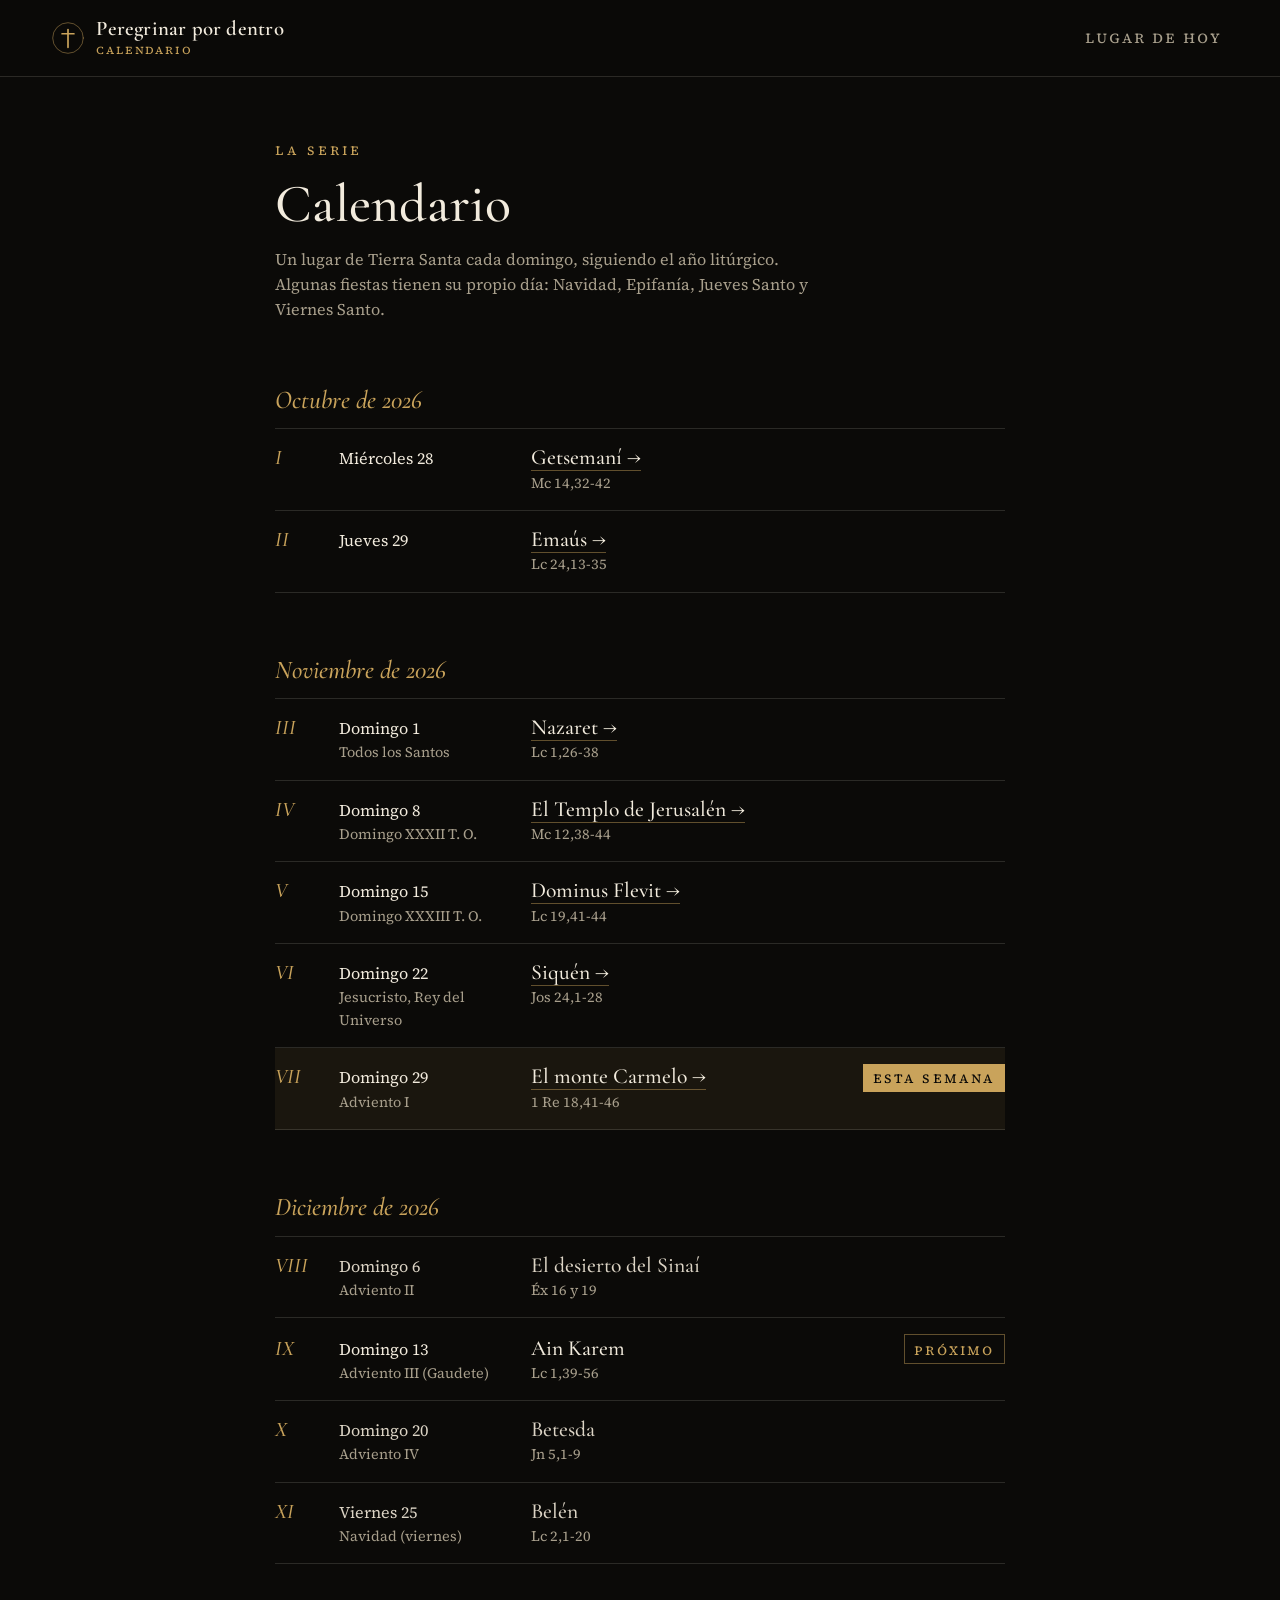
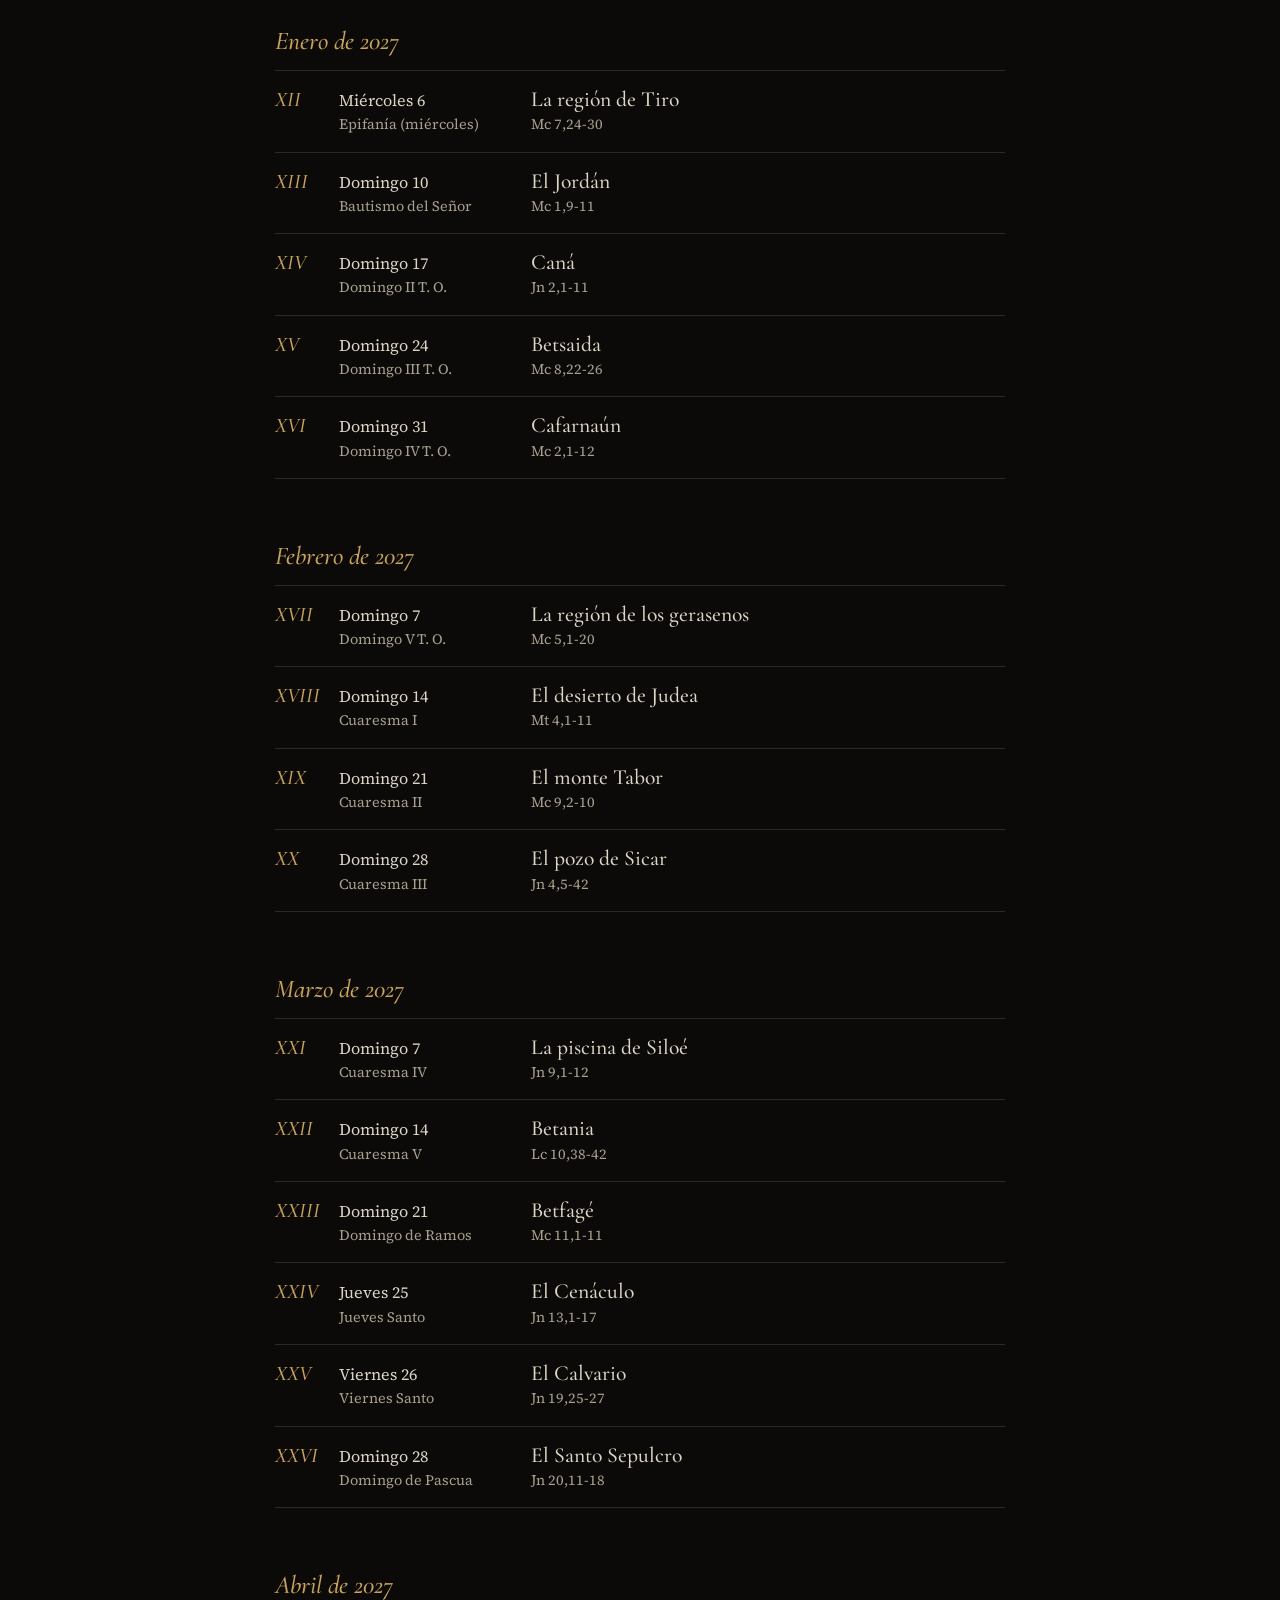
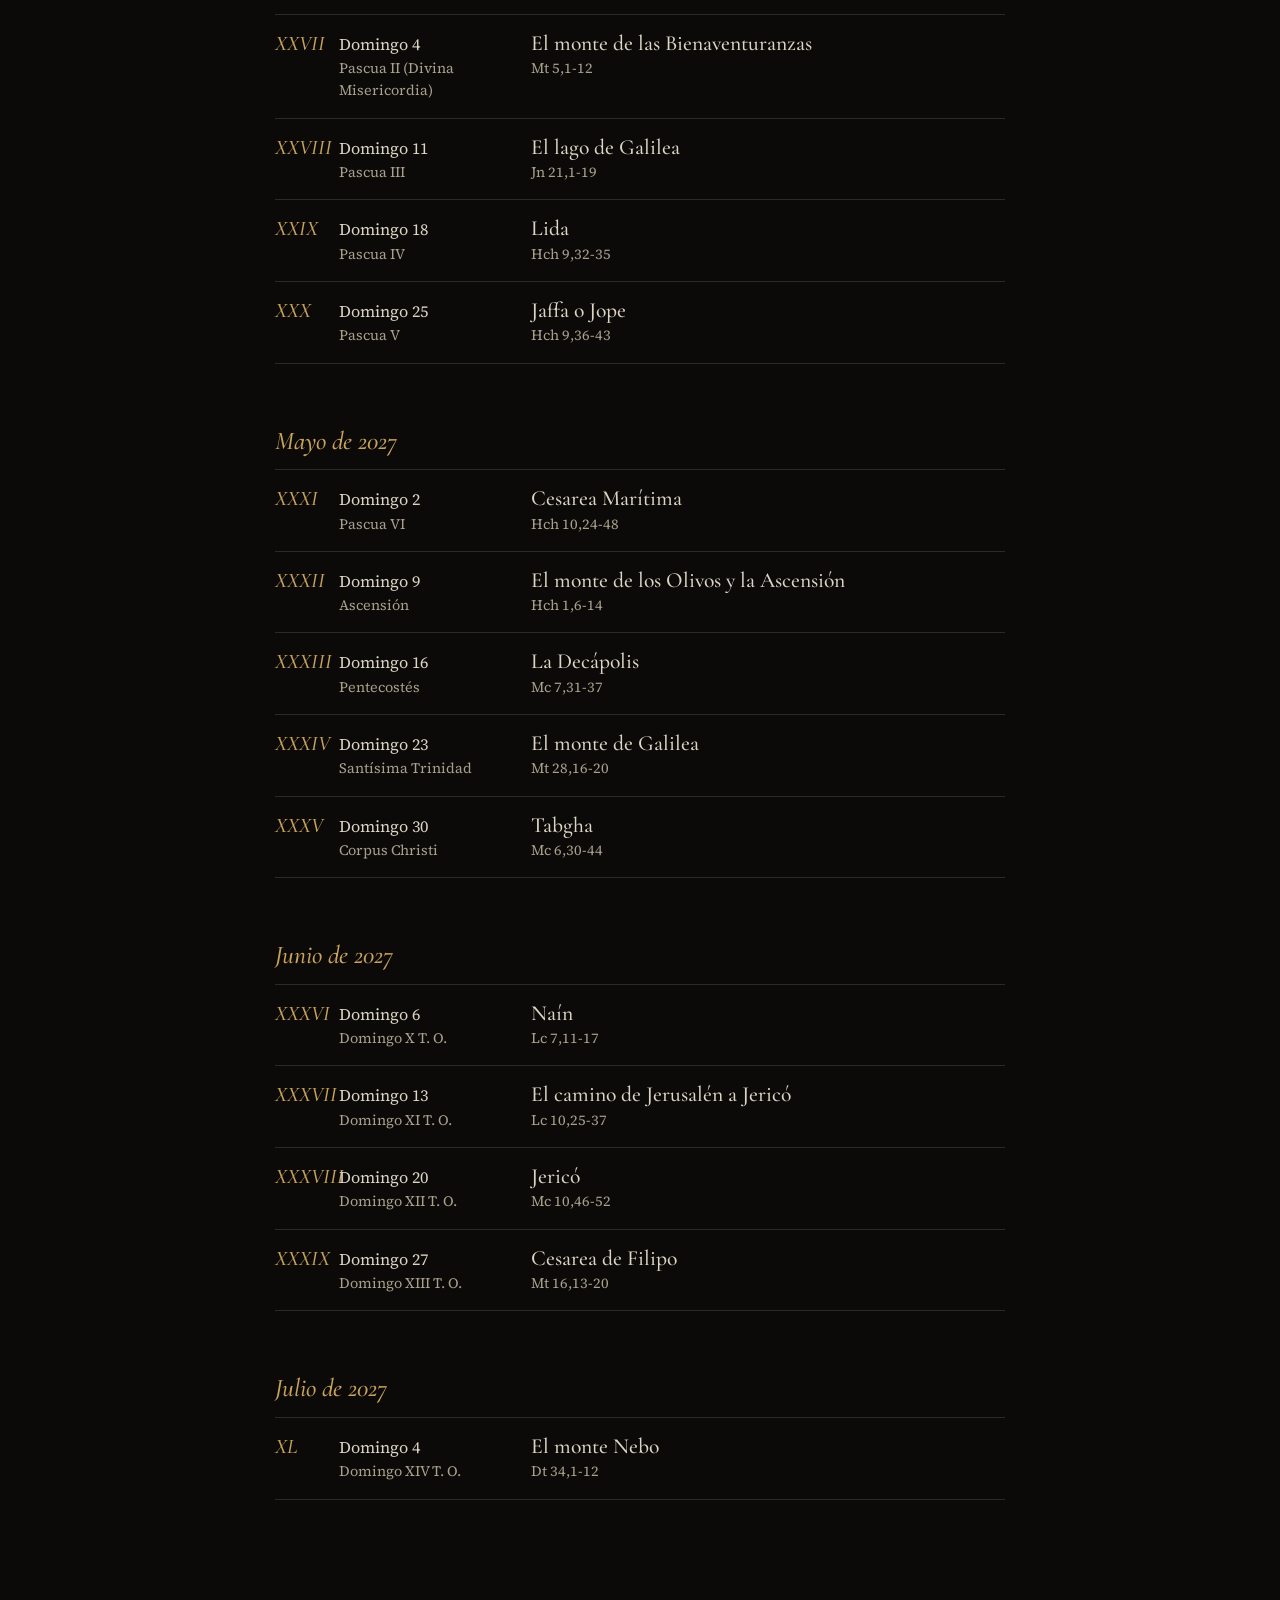
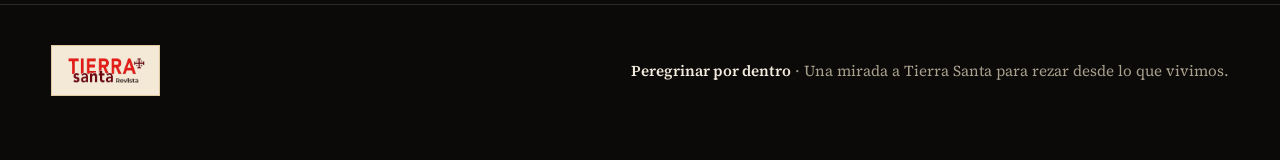
==== calendario.html @ 3c825e42 "Add files via upload" ====
<!doctype html>
<html lang="es" data-variant="pastoral">
<head>
<meta charset="utf-8">
<meta name="viewport" content="width=device-width, initial-scale=1, viewport-fit=cover">
<title>Calendario · Peregrinar por dentro</title>
<meta name="description" content="Los lugares de la serie Peregrinar por dentro y el día en que sale cada uno, siguiendo el año litúrgico.">
<meta name="theme-color" content="#0B0A08">
<meta property="og:type" content="website">
<meta property="og:locale" content="es_ES">
<meta property="og:site_name" content="Peregrinar por dentro">
<meta property="og:title" content="Calendario · Peregrinar por dentro">
<meta property="og:description" content="Un lugar de Tierra Santa cada domingo, siguiendo el año litúrgico.">
<meta property="og:image" content="https://fjpereirag.github.io/peregrinar-por-dentro/og.jpg">
<link rel="icon" href="favicon.svg" type="image/svg+xml">
<link rel="preconnect" href="https://fonts.googleapis.com">
<link rel="preconnect" href="https://fonts.gstatic.com" crossorigin>
<link href="https://fonts.googleapis.com/css2?family=Cormorant+Garamond:ital,wght@0,500;0,600;1,500&family=Source+Serif+4:ital,opsz,wght@0,8..60,400;0,8..60,600;1,8..60,400&display=swap" rel="stylesheet">
<link rel="stylesheet" href="estilo.css?v=25">
</head>
<body class="pagina-calendario">
<header class="cabecera solida">
  <a class="marca" href="./" aria-label="Peregrinar por dentro · lugar de hoy">
    <svg viewBox="0 0 40 40" class="marca-ic" aria-hidden="true"><circle cx="20" cy="20" r="18"/><path d="M20 10v21M13 15h14"/></svg>
    <span><b>Peregrinar por dentro</b><small>Calendario</small></span>
  </a>
  <nav class="menu menu-fijo" aria-label="Páginas">
    <a href="./">Lugar de hoy</a>
  </nav>
</header>

<main class="calendario" id="contenido">
  <p class="antetitulo">La serie</p>
  <h1>Calendario</h1>
  <p class="cal-intro">Un lugar de Tierra Santa cada domingo, siguiendo el año litúrgico. Algunas fiestas tienen su propio día: Navidad, Epifanía, Jueves Santo y Viernes Santo.</p>
  <div id="calLista"></div>
</main>

<footer class="pie">
  <a class="sello sello-pie" href="https://revistatierrasanta.com/" target="_blank" rel="noopener"><img src="logo-revista-tierra-santa.png" width="225" height="98" alt="Revista Tierra Santa"></a>
  <p><b>Peregrinar por dentro</b> · Una mirada a Tierra Santa para rezar desde lo que vivimos.</p>
</footer>

<script src="lugares.js?v=18"></script>
<script src="calendario.js?v=1"></script>
<script>
(function () {
  const esc = s => String(s ?? '').replace(/[&<>"']/g, c => ({ '&': '&amp;', '<': '&lt;', '>': '&gt;', '"': '&quot;', "'": '&#39;' }[c]));
  const d = new Date();
  const hoy = `${d.getFullYear()}-${String(d.getMonth() + 1).padStart(2, '0')}-${String(d.getDate()).padStart(2, '0')}`;
  const LUG = window.LUGARES || [];
  // la fecha que manda es la de lugares.js (si el lugar ya está preparado); si no, la del calendario
  const filas = (window.CALENDARIO || []).map(c => {
    const l = c.id && LUG.find(x => x.id === c.id);
    return { ...c, fecha: (l && l.publicar) || c.fecha, listo: !!l, activo: !l || l.activo !== false };
  }).sort((a, b) => a.fecha.localeCompare(b.fecha));
  const salido = f => f.fecha <= hoy && f.activo;
  const actual = [...filas].reverse().find(f => salido(f) && f.listo);
  const proximo = filas.find(f => f.fecha > hoy && f.activo);
  const mesDe = f => { const t = new Date(f.fecha + 'T12:00').toLocaleDateString('es-ES', { month: 'long', year: 'numeric' }); return t.charAt(0).toUpperCase() + t.slice(1); };
  const diaDe = f => new Date(f.fecha + 'T12:00').toLocaleDateString('es-ES', { weekday: 'long', day: 'numeric' });
  let html = '', mes = '';
  for (const f of filas) {
    const m = mesDe(f);
    if (m !== mes) { if (mes) html += '</ol>'; html += `<h2 class="cal-mes">${esc(m)}</h2><ol class="cal-lista">`; mes = m; }
    const estado = f === actual ? 'hoy' : f === proximo ? 'proximo' : salido(f) && f.listo ? 'salido' : 'futuro';
    const etiqueta = { hoy: 'Esta semana', proximo: 'Próximo', salido: '', futuro: '' }[estado];
    const nombre = esc(f.lugar);
    const titulo = estado === 'hoy' || estado === 'salido'
      ? `<a href="./?l=${encodeURIComponent(f.id)}">${nombre} <span aria-hidden="true">→</span></a>` : nombre;
    html += `<li class="cal-item cal-${estado}">
      <span class="cal-num">${esc(f.n)}</span>
      <span class="cal-fecha">${esc(diaDe(f))}${f.liturgia ? `<small>${esc(f.liturgia)}</small>` : ''}</span>
      <span class="cal-lugar"><b>${titulo}</b><small>${esc(f.leer)}</small></span>
      ${etiqueta ? `<span class="cal-marca">${etiqueta}</span>` : ''}
    </li>`;
  }
  if (mes) html += '</ol>';
  document.getElementById('calLista').innerHTML = html;
})();
</script>
</body>
</html>
---- estilo.css ----
/* Peregrinar por dentro · variante pastoral de la especificación Awwwards: «noche, oro y silencio»
   Todo valor sale de los tokens de :root. Dos familias: Cormorant Garamond (titulares) y Source Serif 4 (texto). */
:root{
  --font-display:"Cormorant Garamond","EB Garamond",Georgia,serif;
  --font-body:"Source Serif 4","Literata",Georgia,serif;
  --step-hero:clamp(4rem,10vw,9.5rem); --step-h2:clamp(2.1rem,4.2vw,3.6rem); --step-h3:clamp(1.4rem,2.4vw,2rem);
  --step-body:clamp(1.02rem,1.1vw,1.16rem); --step-small:.8rem;
  --bg:#0B0A08; --fg:#F2EBDD; --muted:#A89F8C; --accent:#C9A35B; --accent-2:#7A1F1F;
  --accent-suave:color-mix(in srgb,var(--accent) 16%,transparent);
  --line:color-mix(in srgb,var(--fg) 14%,transparent);
  --line-oro:color-mix(in srgb,var(--accent) 45%,transparent);
  --panel:color-mix(in srgb,var(--bg) 86%,transparent);
  --panel-fuerte:color-mix(in srgb,var(--bg) 95%,transparent);
  --space-1:.5rem;--space-2:1rem;--space-3:1.5rem;--space-4:2.5rem;--space-5:4rem;--space-6:6.5rem;--space-7:10.5rem;
  --section-y:clamp(6rem,15vh,12rem); --gutter:clamp(1rem,4vw,4rem); --maxw:1440px; --radius:0;
  --medida:34em;
  --ease-out:cubic-bezier(.22,1,.36,1); --ease-in-out:cubic-bezier(.65,0,.35,1);
  --dur-micro:180ms; --dur-ui:380ms; --dur-reveal:1100ms; --stagger:60ms;
  --sombra-texto:0 2px 24px color-mix(in srgb,var(--bg) 85%,transparent);
  color-scheme:dark;
}
@media (prefers-reduced-motion:reduce){ :root{ --dur-reveal:150ms; --dur-ui:150ms; --stagger:0ms } }

*{box-sizing:border-box}
[hidden]{display:none!important}
html{scroll-behavior:smooth;-webkit-text-size-adjust:100%;text-size-adjust:100%}
@media (prefers-reduced-motion:reduce){html{scroll-behavior:auto}}
body{margin:0;background:var(--bg);color:var(--fg);font:400 var(--step-body)/1.55 var(--font-body);-webkit-font-smoothing:antialiased;overflow-x:hidden;
  font-optical-sizing:auto}
a{color:var(--accent)}
button{font:inherit;color:inherit;cursor:pointer}
:focus-visible{outline:2px solid var(--accent);outline-offset:3px}
svg{fill:none;stroke:currentColor;stroke-width:1.6;stroke-linecap:round;stroke-linejoin:round}
h1,h2,h3{font-family:var(--font-display);font-weight:500;margin:0}
.versalitas{font-variant:all-small-caps;letter-spacing:.12em}
.salto{position:absolute;left:var(--space-2);top:-60px;z-index:60;background:var(--accent);color:var(--bg);padding:var(--space-1) var(--space-2);text-decoration:none}
.salto:focus{top:var(--space-2)}

/* ---------- escena: imágenes IA con movimiento de cine lento (solo transform y opacity) ---------- */
.escena{position:fixed;inset:0;z-index:0;overflow:hidden;pointer-events:none;
  background:radial-gradient(120% 90% at 65% 20%,#2a2116 0%,#14110c 50%,var(--bg) 100%)}
.plano{position:absolute;inset:0;margin:0;opacity:0;transition:opacity 1800ms var(--ease-in-out)}
.plano.activo{opacity:1}
.plano img{position:absolute;inset:0;width:100%;height:100%;object-fit:cover;object-position:var(--foco);opacity:0;transition:opacity 1200ms var(--ease-out);
  transform-origin:var(--foco);will-change:transform}
.plano.lista img{opacity:1}
.plano.activo.kb-a img{animation:kb-a 42s var(--ease-in-out) infinite alternate}
.plano.activo.kb-b img{animation:kb-b 42s var(--ease-in-out) infinite alternate}
@keyframes kb-a{from{transform:scale(1.02) translate3d(0,0,0)}to{transform:scale(var(--zoom)) translate3d(-1.5%,-1%,0)}}
@keyframes kb-b{from{transform:scale(var(--zoom)) translate3d(1.5%,.5%,0)}to{transform:scale(1.02) translate3d(0,0,0)}}
.plano.vacia{background:radial-gradient(90% 70% at 70% 35%,color-mix(in srgb,var(--accent) 14%,transparent),transparent 70%)}
@media (prefers-reduced-motion:reduce){.plano.activo img{animation:none!important}.plano{transition-duration:150ms}}
#velo{position:fixed;inset:0;z-index:1;pointer-events:none;transition:opacity var(--dur-reveal) var(--ease-out);
  background:linear-gradient(90deg,color-mix(in srgb,var(--bg) 62%,transparent) 0%,color-mix(in srgb,var(--bg) 15%,transparent) 42%,transparent 62%),
             linear-gradient(0deg,color-mix(in srgb,var(--bg) 60%,transparent),transparent 30%)}
#velo.lectura{opacity:.55}

/* ---------- mapa ilustrado de situación ---------- */
.situacion{position:absolute;right:var(--gutter);bottom:var(--space-5);width:clamp(11rem,15vw,15rem);margin:0;color:var(--muted);padding:var(--space-2);background:var(--panel);border-left:1px solid var(--line-oro)}
.situacion svg{display:block;width:100%;height:auto;overflow:visible}
.situacion p{margin:var(--space-1) 0 0;font-variant:all-small-caps;letter-spacing:.16em;font-size:.9rem;color:var(--accent);text-align:center}
.situacion svg *{stroke:none}
.sit-mar{fill:color-mix(in srgb,#3a5a78 22%,transparent)}
.situacion .sit-costa{fill:none;stroke:var(--line-oro);stroke-width:1}
.situacion .sit-agua{fill:color-mix(in srgb,#3a5a78 40%,transparent);stroke:var(--line-oro);stroke-width:.6}
.situacion .sit-rio{fill:none;stroke:color-mix(in srgb,#6f8fae 70%,transparent);stroke-width:.9}
.sit-ciudad{fill:var(--muted)}
.sit-rotulo{font:400 7px var(--font-body);fill:var(--muted)}
.sit-rotulo.mar,.sit-rotulo.agua{font-style:italic;letter-spacing:.06em;font-size:6.5px}
.sit-actual circle{fill:var(--accent)}
.situacion .sit-otro circle{fill:none;stroke:var(--accent);stroke-width:1}
.situacion .sit-pulso{fill:none!important;stroke:var(--accent);stroke-width:1;transform-box:fill-box;transform-origin:center;animation:pulso 3.2s var(--ease-out) infinite}
@keyframes pulso{from{transform:scale(1);opacity:.9}to{transform:scale(3.4);opacity:0}}
@media (prefers-reduced-motion:reduce){.sit-pulso{animation:none}}

/* ---------- cabecera ---------- */
.cabecera{position:fixed;top:0;left:0;right:0;z-index:20;display:flex;align-items:center;gap:var(--space-3);padding:var(--space-2) var(--gutter);
  transition:background var(--dur-ui) var(--ease-out),border-color var(--dur-ui);border-bottom:1px solid transparent}
.cabecera.solida{background:var(--panel-fuerte);border-bottom-color:var(--line)}
.marca{display:flex;align-items:center;gap:.7rem;color:var(--fg);text-decoration:none;flex:none;min-height:44px}
.marca-ic{width:34px;height:34px;color:var(--accent);stroke-width:2}
.marca-ic circle{stroke-width:1;opacity:.55}
.marca span{display:flex;flex-direction:column;line-height:1.05}
.marca b{font:600 1.3rem/1 var(--font-display);letter-spacing:.01em}
.marca small{font-size:var(--step-small);color:var(--accent);margin-top:.2rem;font-variant:all-small-caps;letter-spacing:.14em}
.menu{display:flex;gap:var(--space-1);margin-left:auto}
.menu a{display:inline-flex;align-items:center;min-height:44px;padding:0 .8rem;color:var(--muted);text-decoration:none;font-variant:all-small-caps;letter-spacing:.12em;font-size:1.05rem;
  border-bottom:1px solid transparent;transition:color var(--dur-micro),border-color var(--dur-micro)}
.menu a:hover{color:var(--fg)}
.menu a.actual{color:var(--fg);border-bottom-color:var(--accent)}
.btn-menu{display:none;align-items:center;justify-content:center;width:44px;height:44px;margin-left:auto;border:1px solid var(--line-oro);background:var(--panel);color:var(--fg);flex:none;border-radius:var(--radius)}
.btn-menu svg{width:22px;height:22px}

/* ---------- comunes ---------- */
main{position:relative;z-index:3}
.antetitulo{font-size:.95rem;font-variant:all-small-caps;letter-spacing:.2em;color:var(--accent);margin:0 0 var(--space-2)}
.btn{display:inline-flex;align-items:center;justify-content:center;gap:.6rem;min-height:48px;padding:0 1.5rem;border-radius:var(--radius);font:600 1rem/1 var(--font-body);
  text-decoration:none;border:1px solid var(--line-oro);color:var(--fg);background:var(--panel);transition:background var(--dur-micro),color var(--dur-micro),border-color var(--dur-micro)}
.btn svg{width:18px;height:18px}
.btn:hover{border-color:var(--accent)}
.btn.oro{background:var(--accent);border-color:var(--accent);color:var(--bg)}
.btn.oro:hover{background:color-mix(in srgb,var(--accent) 85%,var(--fg))}
.btn.whatsapp{background:#1d7a4a;border-color:#1d7a4a;color:var(--fg)}
.btn.whatsapp:hover{background:#21895a}
.acciones{display:flex;flex-wrap:wrap;gap:var(--space-2);margin-top:var(--space-4)}
.tarjeta{background:linear-gradient(90deg,color-mix(in srgb,var(--bg) 78%,transparent),color-mix(in srgb,var(--bg) 58%,transparent));border-left:1px solid var(--line-oro)}
.paso.derecha .tarjeta{background:linear-gradient(270deg,color-mix(in srgb,var(--bg) 78%,transparent),color-mix(in srgb,var(--bg) 58%,transparent))}
.paso .tarjeta p,.paso .tarjeta h2,.oracion-in .versos{text-shadow:0 1px 14px color-mix(in srgb,var(--bg) 90%,transparent)}

/* revelados (solo transform y opacity) */
.linea{display:block;overflow:hidden;padding-bottom:.08em}
.linea > span{display:block;transform:translateY(105%);transition:transform var(--dur-reveal) var(--ease-out)}
.revela{opacity:0;transform:translateY(18px);transition:opacity var(--dur-reveal) var(--ease-out),transform var(--dur-reveal) var(--ease-out);transition-delay:calc(var(--i,0) * var(--stagger) + 120ms)}
.visto .linea > span,.visto.linea > span{transform:none}
.visto .revela,.revela.visto{opacity:1;transform:none}
.sin-motion .linea > span,.sin-motion .revela{transform:none;opacity:1;transition:none}

/* ---------- portada (momento firma: el descenso) ---------- */
.portada{min-height:100vh;min-height:100svh;display:flex;align-items:center;padding:var(--space-6) var(--gutter) var(--space-6);position:relative}
.portada-in{max-width:44rem}
.portada h1{font-size:var(--step-hero);line-height:.9;letter-spacing:-.02em;font-weight:500;text-shadow:var(--sombra-texto)}
.titulo{font:italic 500 var(--step-h3)/1.15 var(--font-display);color:var(--accent);margin:var(--space-3) 0 0;max-width:22em;text-shadow:var(--sombra-texto)}
.lema{color:var(--fg);margin:var(--space-3) 0 0;max-width:var(--medida);text-shadow:var(--sombra-texto)}
.desliza{position:absolute;left:var(--gutter);bottom:var(--space-4);display:flex;align-items:center;gap:var(--space-2);font-variant:all-small-caps;letter-spacing:.2em;color:var(--muted)}
.desliza span{width:1px;height:56px;background:linear-gradient(var(--accent),transparent);transform-origin:top;animation:baja 2.6s var(--ease-in-out) infinite}
@keyframes baja{0%{transform:scaleY(0)}50%{transform:scaleY(1)}100%{transform:scaleY(1);opacity:0}}
@media (prefers-reduced-motion:reduce){.desliza span{animation:none}}

/* ---------- estancias de la reflexión ---------- */
.paso{min-height:100vh;min-height:100svh;display:grid;grid-template-columns:repeat(12,1fr);align-items:center;padding:var(--section-y) var(--gutter);column-gap:var(--space-3)}
.paso .tarjeta{grid-column:1 / span 4;padding:var(--space-3) var(--space-3) var(--space-3) var(--space-3);max-width:none}
.paso.derecha .tarjeta{grid-column:9 / span 4}
.numeral{display:flex;align-items:center;gap:var(--space-2);margin:0 0 var(--space-2);color:var(--accent);font:italic 500 2rem/1 var(--font-display)}
.numeral::after{content:"";flex:1;height:1px;background:var(--line-oro)}
.paso h2{font-size:clamp(1.9rem,3vw,2.8rem);line-height:1;letter-spacing:-.01em;margin-bottom:var(--space-2)}
.cita{margin:0 0 var(--space-3);color:var(--accent);font-variant:all-small-caps;letter-spacing:.14em;font-size:1rem}
.paso p{font-size:clamp(.98rem,1vw,1.06rem);margin:0 0 var(--space-2);color:color-mix(in srgb,var(--fg) 86%,var(--muted));max-width:var(--medida)}
.paso .cuerpo p:first-child{color:var(--fg)}
.paso .cuerpo p:first-child::first-letter{float:left;font:500 3.6em/.82 var(--font-display);color:var(--accent);margin:.06em .1em 0 0}

/* ---------- frase, oración, compartir ---------- */
.guardar{min-height:100vh;min-height:100svh;display:flex;align-items:center;padding:var(--section-y) var(--gutter)}
.guardar-in{max-width:62rem}
.guardar blockquote{margin:0;font:italic 500 clamp(2.6rem,6.4vw,6rem)/1 var(--font-display);letter-spacing:-.015em;color:var(--fg);text-shadow:var(--sombra-texto)}
.guardar blockquote::first-letter{color:var(--accent)}
.oracion,.compartir{display:grid;grid-template-columns:repeat(12,1fr);column-gap:var(--space-3);padding:var(--space-6) var(--gutter)}
.oracion-in{grid-column:4 / span 6;padding:var(--space-4) var(--space-3);text-align:center;background:color-mix(in srgb,var(--bg) 62%,transparent);border-top:1px solid var(--line-oro);border-bottom:1px solid var(--line-oro);border-left:0}
.versos{font:italic 500 clamp(1.5rem,2.4vw,2rem)/1.45 var(--font-display);color:var(--fg);margin:0}
.lectura{display:inline-block;padding:.7rem 0 .35rem;margin-top:var(--space-3);color:var(--accent);text-decoration:none;border-bottom:1px solid var(--line-oro);font-variant:all-small-caps;letter-spacing:.12em}
.lectura b{font-weight:600}
.compartir{padding-bottom:var(--space-7)}
.compartir-in{grid-column:3 / span 8;padding:var(--space-4)}
.compartir h2{font-size:var(--step-h2);line-height:1;margin-bottom:var(--space-3)}
.mensaje{white-space:pre-wrap;font:400 1rem/1.55 var(--font-body);color:color-mix(in srgb,var(--fg) 88%,var(--muted));border-left:1px solid var(--line-oro);padding:0 0 0 var(--space-3);margin:0;max-width:var(--medida)}
.serie-lista{padding:var(--space-6) var(--gutter);background:var(--bg);border-top:1px solid var(--line)}
.serie-lista h2{font-size:var(--step-h2);line-height:1;margin-bottom:var(--space-4)}
.serie-rejilla{display:grid;grid-template-columns:repeat(auto-fill,minmax(18rem,1fr));gap:0;border-top:1px solid var(--line)}
.serie-item{display:flex;gap:var(--space-2);align-items:baseline;padding:var(--space-3) 0;border-bottom:1px solid var(--line);text-decoration:none;color:var(--fg);min-height:44px}
.serie-item i{font:italic 500 2rem var(--font-display);color:var(--accent);min-width:2.5rem}
.serie-item span{display:flex;flex-direction:column}
.serie-item b{font:500 1.6rem/1.1 var(--font-display)}
.serie-item small{color:var(--muted);font-size:.95rem;line-height:1.4}
.pie{position:relative;z-index:3;display:flex;flex-wrap:wrap;justify-content:space-between;gap:var(--space-2) var(--space-4);padding:var(--space-4) var(--gutter) var(--space-5);
  background:var(--bg);border-top:1px solid var(--line);color:var(--muted);font-size:.95rem}
.pie p{margin:0;max-width:42em}
.pie b{color:var(--fg);font-weight:600}
.aviso{position:fixed;left:50%;bottom:var(--space-4);transform:translateX(-50%);z-index:40;max-width:calc(100vw - 2rem);padding:var(--space-2) var(--space-3);background:var(--panel-fuerte);border:1px solid var(--line-oro);font-size:.98rem}

/* ---------- tableta ---------- */
@media (max-width:1100px){
  .paso .tarjeta{grid-column:1 / span 6}
  .paso.derecha .tarjeta{grid-column:7 / span 6}
  .oracion-in{grid-column:2 / span 10}
  .compartir-in{grid-column:1 / -1}
}

/* ---------- móvil ---------- */
.plegar{display:none}
@media (max-width:760px){
  :root{--gutter:1rem}
  .cabecera{padding:.6rem var(--gutter);background:var(--panel-fuerte);border-bottom-color:var(--line)}
  .marca b{font-size:1.2rem}
  .marca-ic{width:30px;height:30px}
  .btn-menu{display:flex}
  .menu{position:absolute;top:100%;left:0;right:0;flex-direction:column;gap:0;padding:var(--space-1) var(--gutter) var(--space-2);background:var(--panel-fuerte);
    border-bottom:1px solid var(--line-oro);visibility:hidden;opacity:0;transform:translateY(-8px);
    transition:opacity var(--dur-ui) var(--ease-out),transform var(--dur-ui) var(--ease-out),visibility 0s var(--dur-ui)}
  .cabecera.menu-abierto .menu{visibility:visible;opacity:1;transform:none;transition:opacity var(--dur-ui) var(--ease-out),transform var(--dur-ui) var(--ease-out)}
  .menu a{font-size:1.3rem;min-height:52px;border-bottom:1px solid var(--line)}
  .menu a.actual{color:var(--accent);border-bottom-color:var(--line)}
  #velo{background:linear-gradient(0deg,color-mix(in srgb,var(--bg) 80%,transparent) 0%,color-mix(in srgb,var(--bg) 35%,transparent) 40%,transparent 65%),
                    linear-gradient(180deg,color-mix(in srgb,var(--bg) 55%,transparent),transparent 18%)}
  .portada{align-items:flex-end;padding:9rem var(--gutter) var(--space-5)}
  .portada h1{font-size:clamp(3.6rem,17vw,5rem)}
  .titulo{font-size:1.45rem;margin-top:var(--space-2)}
  .lema{margin-top:var(--space-2);font-size:1rem}
  .acciones{flex-direction:column;align-items:stretch;margin-top:var(--space-3);gap:var(--space-1)}
  .desliza{display:none}
  .paso,.paso.derecha{display:flex;align-items:flex-end;padding:var(--space-6) var(--gutter) var(--space-4);min-height:92svh}
  .paso .tarjeta,.paso.derecha .tarjeta{width:100%;padding:var(--space-3) var(--space-2) var(--space-2);border-left:0;border-top:1px solid var(--line-oro);
    background:linear-gradient(180deg,color-mix(in srgb,var(--bg) 40%,transparent),color-mix(in srgb,var(--bg) 72%,transparent) 22%)}
  .paso p{font-size:.97rem;line-height:1.5}
  .paso h2{font-size:1.85rem}
  .paso{padding-top:45svh}
  .numeral{font-size:2rem;margin-bottom:var(--space-2)}
  .guardar{min-height:80svh;align-items:flex-end;padding:var(--space-6) var(--gutter) var(--space-5)}
  .oracion,.compartir{display:block;padding:var(--space-4) var(--gutter)}
  .oracion-in{padding:var(--space-4) var(--space-3)}
  /* plegar el texto para ver la imagen */
  .tarjeta{position:relative}
  .plegar{display:inline-flex;position:absolute;top:.35rem;right:.35rem;z-index:2;align-items:center;gap:.35rem;min-height:40px;padding:0 .7rem;
    background:color-mix(in srgb,var(--bg) 70%,transparent);border:1px solid var(--line-oro);color:var(--fg);cursor:pointer;
    font-variant:all-small-caps;letter-spacing:.12em;font-size:.95rem}
  .plegar svg{width:16px;height:16px;fill:none;stroke:var(--accent);stroke-width:1.6;transform:rotate(180deg);transition:transform var(--dur-micro)}
  .plegado .plegar svg{transform:none}
  .paso .numeral,.oracion-in .antetitulo{padding-right:9.5rem}
  .plegado .paso .cuerpo,.plegado .oracion-in .versos,.plegado .oracion-in .lectura{display:none}
  .plegado .paso h2{font-size:1.45rem;margin-bottom:var(--space-1)}
  .plegado .paso .numeral{font-size:1.5rem;margin-bottom:var(--space-1)}
  .plegado .paso .tarjeta{padding-bottom:var(--space-2);background:color-mix(in srgb,var(--bg) 55%,transparent)}
  .plegado .paso{padding-top:70svh}
  .plegado .oracion-in{padding:var(--space-3) var(--space-3) var(--space-2)}
  .versos{font-size:1.35rem}
  .compartir{padding-bottom:var(--space-6)}
  .compartir-in{padding:var(--space-3)}
  .situacion{top:5.2rem;bottom:auto;right:var(--gutter);width:5.6rem;padding:.4rem}
  .portada-in .antetitulo{padding-right:6.4rem}
  .situacion p{display:none}
  .situacion .sit-rotulo{display:none}
}

/* ---------- sello de la Revista Tierra Santa (logo sobre pergamino) ---------- */
.sello{display:inline-flex;align-items:center;gap:.6rem;background:#F3E9D6;padding:.45rem .8rem;border-radius:var(--radius);text-decoration:none;color:#5b2a1c;
  border:1px solid var(--line-oro);transition:transform var(--dur-micro) var(--ease-out)}
.sello:hover{transform:translateY(-2px)}
.sello img{display:block;width:auto;height:2.6rem}
.sello span{font-variant:all-small-caps;letter-spacing:.14em;font-size:.85rem;color:#7a4a32}
.sello-portada{position:absolute;left:var(--gutter);top:calc(4.6rem + var(--space-2));z-index:2}
.sello-portada img{height:2.2rem}
.sello-pie{flex:none}
.sello-pie img{height:2.2rem}
.seguir{padding:var(--space-6) var(--gutter);background:var(--bg);border-top:1px solid var(--line)}
.seguir-in{display:grid;grid-template-columns:auto 1fr;gap:var(--space-4);align-items:start;max-width:62rem}
.seguir-in > .sello{padding:1rem 1.3rem}
.seguir-in > .sello img{height:5rem}
.seguir h2{font-size:var(--step-h2);line-height:1;margin-bottom:var(--space-2)}
.seguir p{max-width:var(--medida);margin:0;color:color-mix(in srgb,var(--fg) 86%,var(--muted))}
.pie{align-items:center}
@media (max-width:760px){
  .seguir-in{grid-template-columns:1fr;gap:var(--space-3)}
  .seguir-in > .sello{justify-self:start}
  .seguir-in > .sello img{height:3.6rem}
  .sello-portada{top:5.2rem;padding:.35rem .6rem}
  .sello-portada img{height:1.9rem}
}

.proximo{position:fixed;z-index:35;top:calc(4.6rem + .5rem);left:50%;transform:translateX(-50%);width:min(36rem,calc(100vw - 2 * var(--gutter)));margin:0;display:flex;gap:.75rem;align-items:flex-start;
  padding:var(--space-2) .5rem var(--space-2) var(--space-3);background:var(--panel-fuerte);border:1px solid var(--line-oro);border-left:2px solid var(--accent);font-size:1rem;line-height:1.45;box-shadow:0 10px 30px rgba(0,0,0,.45)}
.proximo span{flex:1}
.proximo-lugar{margin:var(--space-3) 0 0;padding-top:var(--space-2);border-top:1px solid var(--line);max-width:30rem;color:var(--muted);font:italic 500 1.15rem/1.3 var(--font-display)}
.proximo-lugar b{color:var(--accent);font-weight:600;font-style:normal}
.serie-proximo{opacity:.7;cursor:default}
.serie-proximo small{color:var(--accent)}
.proximo button{flex:none;min-width:40px;min-height:40px;background:none;border:0;color:var(--muted);font-size:1.4rem;line-height:1;cursor:pointer}
.proximo button:hover{color:var(--fg)}
.proximo b{color:var(--accent);font-weight:600}

/* ---------- casillas: Audio · Música ---------- */
.controles{border:0;margin:var(--space-3) 0 0;padding:0;display:flex;flex-wrap:wrap;align-items:center;gap:.6rem}
.controles legend{width:100%;padding:0;margin-bottom:.6rem;font:italic 500 1.2rem var(--font-display);color:var(--fg)}
/* casillas grandes y visibles: botón con borde dorado; marcada = relleno dorado */
.ctl{position:relative;display:inline-flex;align-items:center;gap:.7rem;min-height:52px;padding:0 1.2rem 0 .9rem;cursor:pointer;color:var(--fg);
  background:color-mix(in srgb,var(--bg) 70%,transparent);border:1.5px solid var(--accent);
  font-variant:all-small-caps;letter-spacing:.14em;font-size:1.2rem;user-select:none;transition:background var(--dur-micro),color var(--dur-micro)}
.ctl input{position:absolute;opacity:0;width:1px;height:1px}
.ctl-caja{width:22px;height:22px;border:1.5px solid var(--accent);display:grid;place-items:center;flex:none;transition:background var(--dur-micro),border-color var(--dur-micro)}
.ctl:has(input:checked){background:var(--accent);color:var(--bg)}
.ctl input:checked + .ctl-caja{background:var(--bg);border-color:var(--bg)}
.ctl input:checked + .ctl-caja::after{content:"";width:11px;height:6px;border:2.5px solid var(--accent);border-top:0;border-right:0;transform:translateY(-2px) rotate(-45deg)}
.ctl:hover{background:color-mix(in srgb,var(--accent) 18%,var(--bg))}
.ctl:has(input:checked):hover{background:var(--accent)}
.ctl input:focus-visible + .ctl-caja{outline:2px solid var(--fg);outline-offset:3px}
.sonando{position:fixed;left:var(--gutter);bottom:var(--space-3);z-index:30;display:flex;align-items:center;gap:.5rem;padding:.25rem .3rem .25rem .9rem;
  background:var(--panel-fuerte);border:1px solid var(--line-oro);max-width:calc(100vw - 2 * var(--gutter))}
.sonando-txt{font:italic 500 1.05rem var(--font-display);color:var(--accent);white-space:nowrap;overflow:hidden;text-overflow:ellipsis;max-width:16rem}
.sonando-txt:empty{display:none}
.sonando-parar{min-height:40px;padding:0 .8rem;background:none;border:1px solid var(--line);color:var(--fg);cursor:pointer;
  font-variant:all-small-caps;letter-spacing:.14em;font-size:.95rem}
.sonando-parar:hover{border-color:var(--accent)}
.leyendo .tarjeta,.leyendo.guardar .guardar-in,.leyendo .oracion-in{box-shadow:inset 2px 0 0 var(--accent)}

/* solo títulos */

@media (max-width:760px){
  .ctl{padding:0 1rem 0 .8rem;font-size:1.15rem;flex:1;justify-content:center}
  .sonando{left:50%;transform:translateX(-50%);bottom:.6rem}
  .sonando-txt{max-width:11rem}
  .pie,.seguir{padding-bottom:calc(var(--space-6) + 1rem)}
}


/* ---------- calendario de la serie (calendario.html) ---------- */
.calendario{max-width:52rem;margin:0 auto;padding:calc(4.6rem + var(--space-5)) var(--gutter) var(--space-6)}
.calendario h1{font-size:var(--step-h2);line-height:1;margin:0 0 var(--space-2)}
.cal-intro{color:var(--muted);max-width:var(--medida);margin:0 0 var(--space-4)}
.cal-mes{font:italic 500 1.6rem/1 var(--font-display);color:var(--accent);margin:var(--space-5) 0 var(--space-2)}
.cal-lista{list-style:none;margin:0;padding:0;border-top:1px solid var(--line)}
.cal-item{display:grid;grid-template-columns:3rem 11rem 1fr auto;gap:var(--space-2);align-items:baseline;padding:var(--space-2) 0;border-bottom:1px solid var(--line)}
.cal-num{font:italic 500 1.3rem/1 var(--font-display);color:var(--accent)}
.cal-fecha{text-transform:capitalize}
.cal-fecha small,.cal-lugar small{display:block;color:var(--muted);font-size:.9rem;text-transform:none}
.cal-lugar b{font:500 1.35rem/1.2 var(--font-display)}
.cal-lugar a{color:var(--fg);text-decoration:none;border-bottom:1px solid var(--line-oro)}
.cal-lugar a:hover{color:var(--accent)}
.cal-marca{font-variant:all-small-caps;letter-spacing:.14em;font-size:.95rem;color:var(--bg);background:var(--accent);padding:.15rem .6rem;white-space:nowrap}
.cal-proximo .cal-marca{background:none;color:var(--accent);border:1px solid var(--line-oro)}
.cal-hoy{background:color-mix(in srgb,var(--accent) 8%,transparent)}
.cal-futuro .cal-lugar b,.cal-futuro .cal-fecha{color:color-mix(in srgb,var(--fg) 70%,var(--muted))}
.pagina-calendario .menu-fijo{position:static;visibility:visible;opacity:1;transform:none;flex-direction:row;padding:0;background:none;border:0}
.pagina-calendario .menu-fijo a{font-size:1.05rem;min-height:44px;border-bottom:0;white-space:nowrap;padding:0 .4rem}
@media (max-width:760px){
  .cal-item{grid-template-columns:2.4rem 1fr;row-gap:.35rem}
  .cal-lugar{grid-column:2}
  .cal-marca{grid-column:2;justify-self:start}
}
.proximo-lugar a{color:var(--fg);text-decoration-color:var(--line-oro);font-style:normal;font-size:1rem;white-space:nowrap}
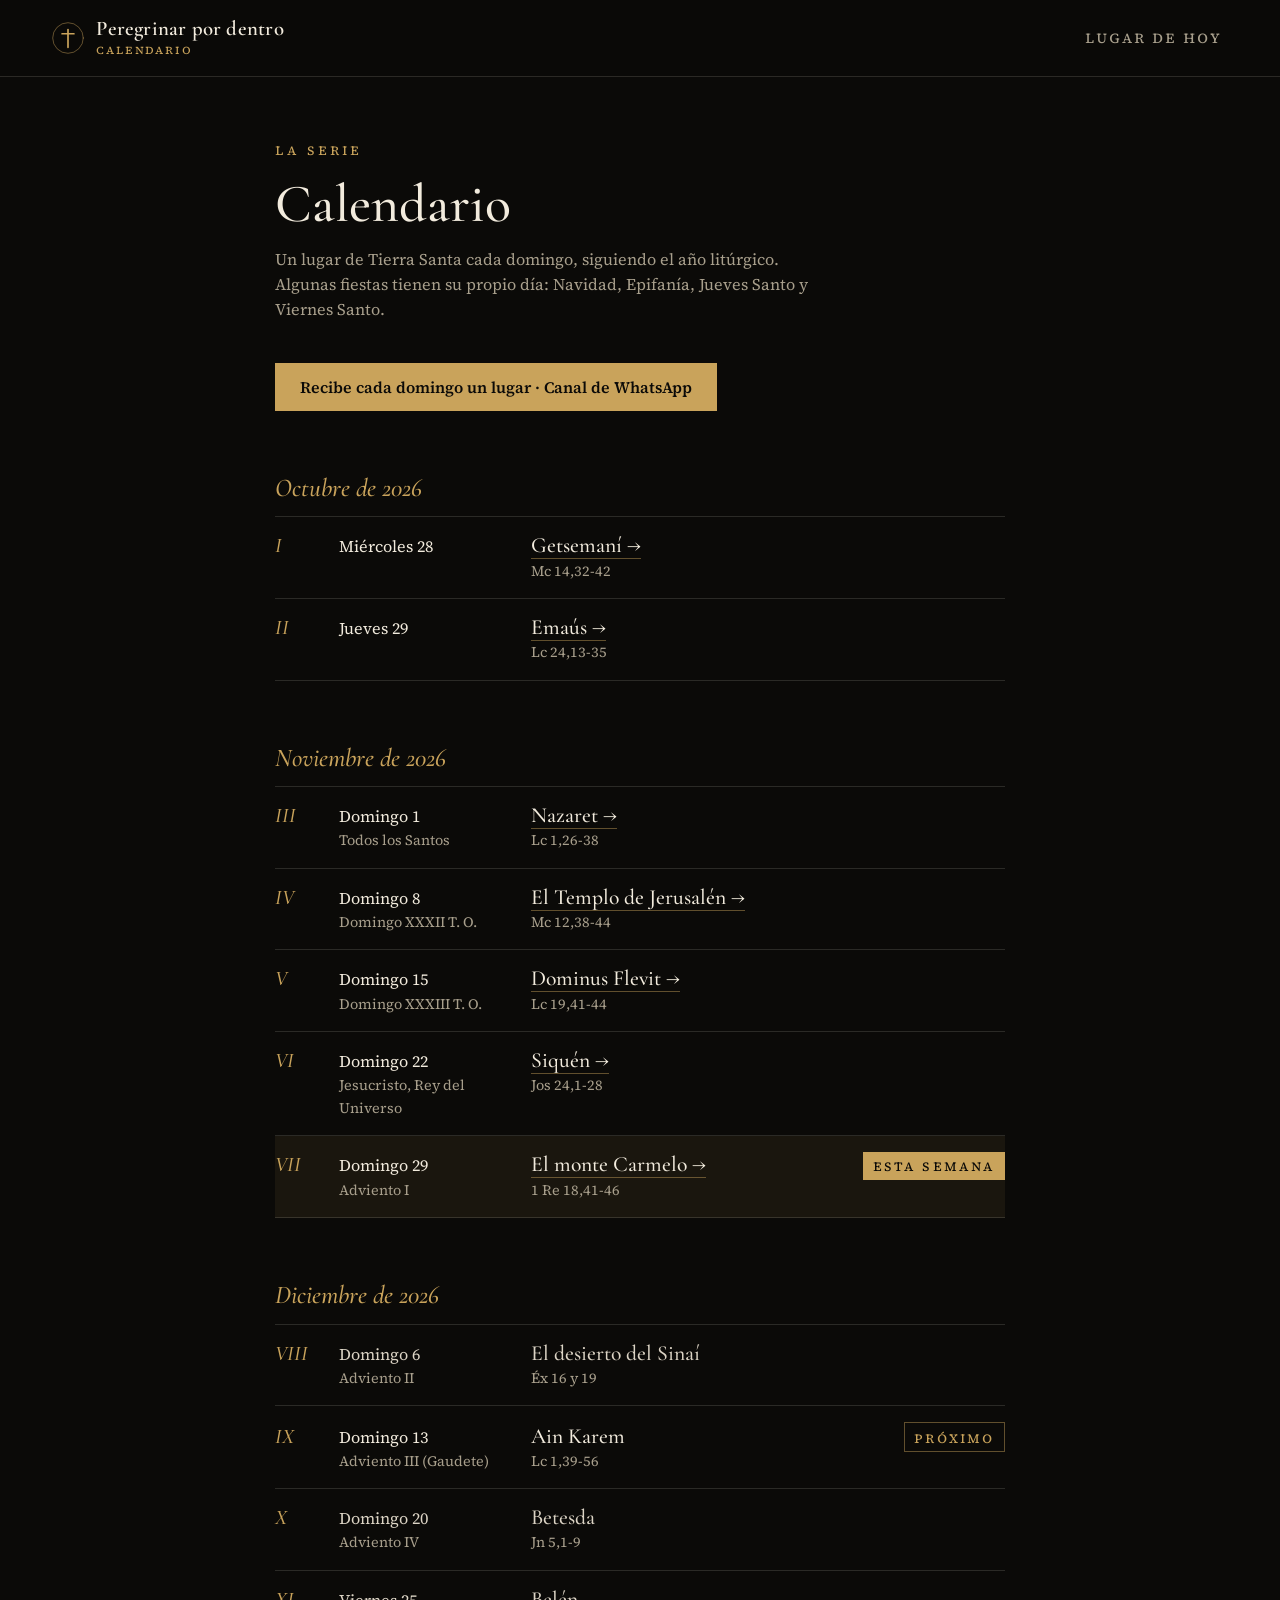
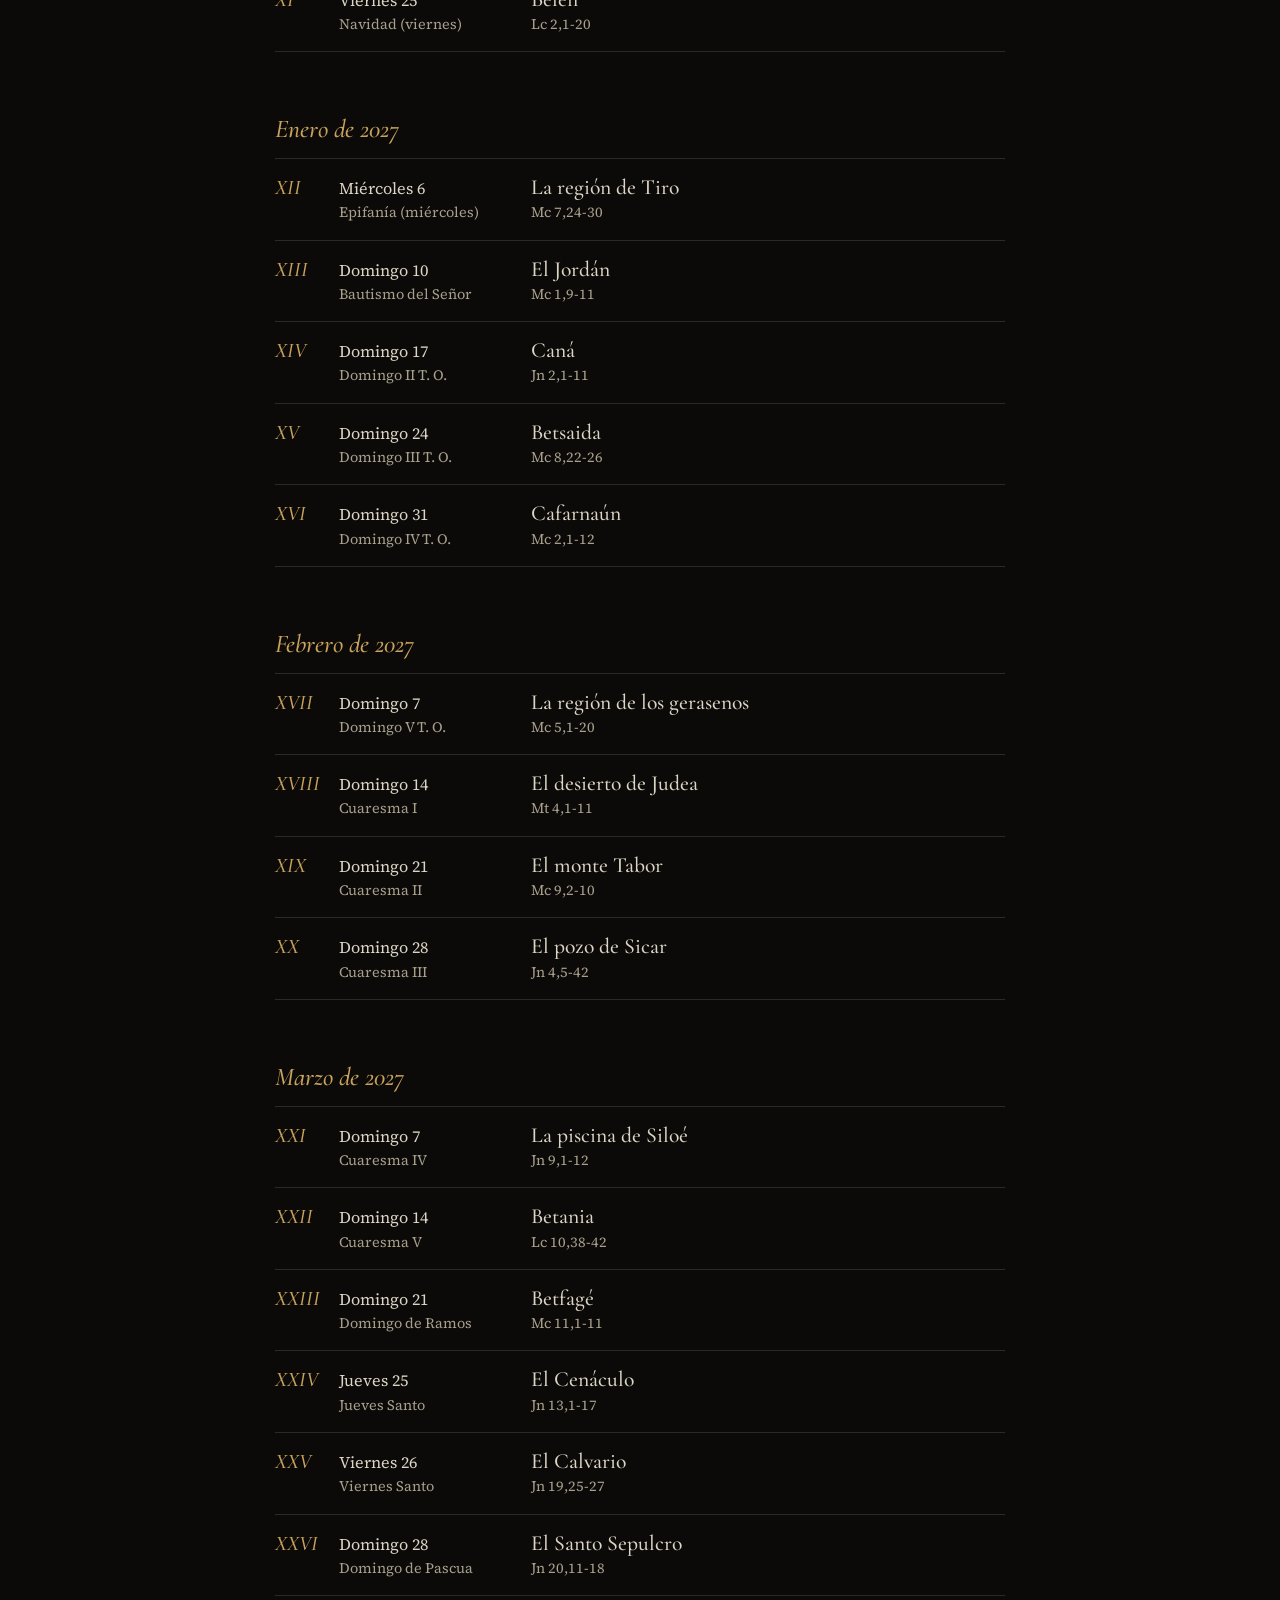
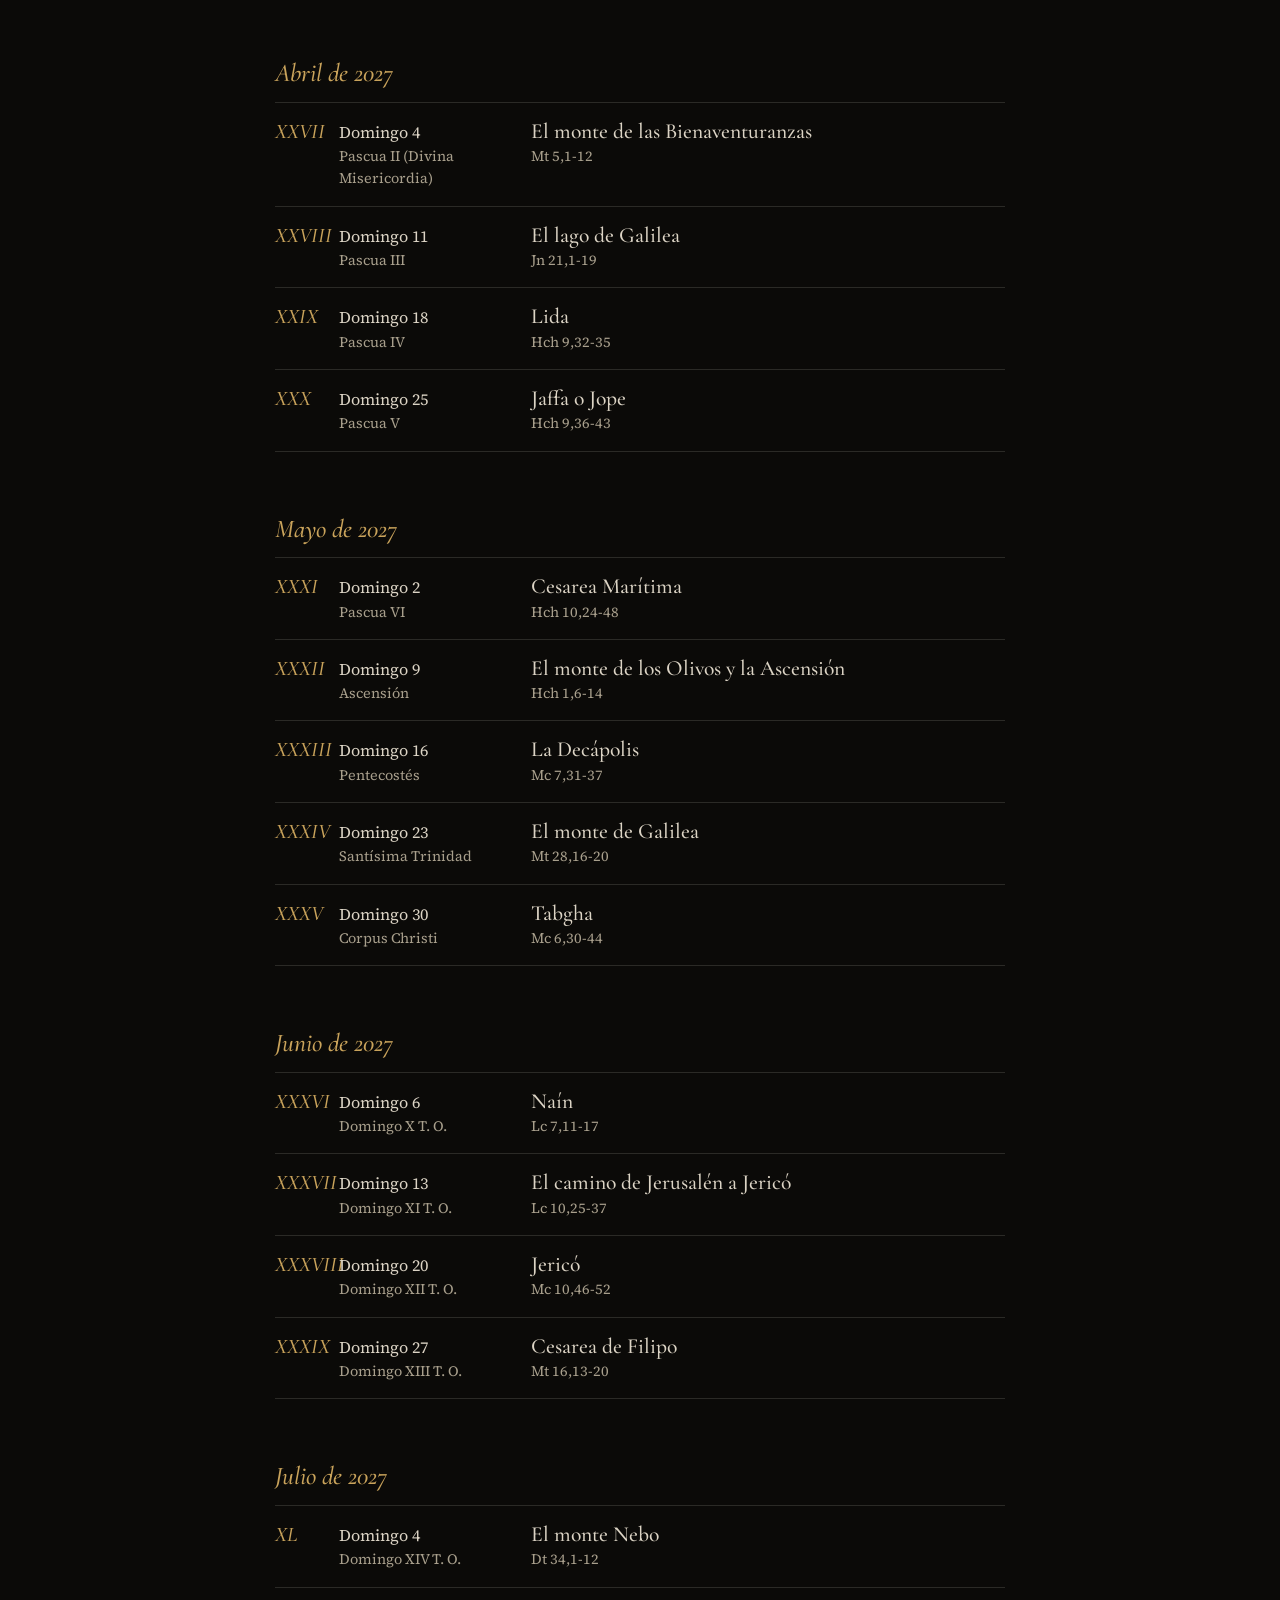
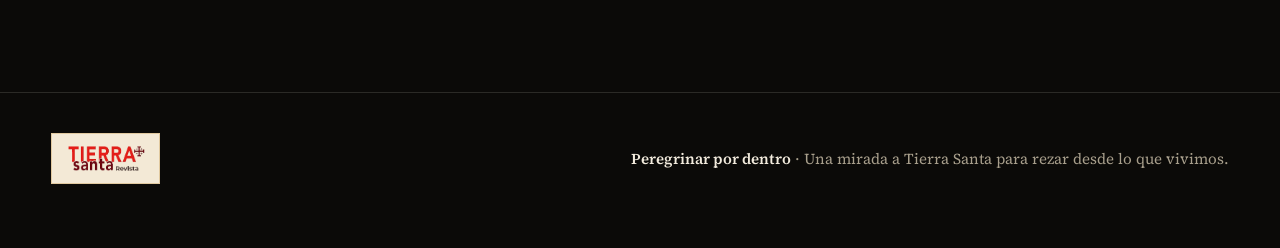
==== commit 6fd95704: "Add files via upload" ====
--- a/calendario.html
+++ b/calendario.html
@@ -16,7 +16,7 @@
 <link rel="preconnect" href="https://fonts.googleapis.com">
 <link rel="preconnect" href="https://fonts.gstatic.com" crossorigin>
 <link href="https://fonts.googleapis.com/css2?family=Cormorant+Garamond:ital,wght@0,500;0,600;1,500&family=Source+Serif+4:ital,opsz,wght@0,8..60,400;0,8..60,600;1,8..60,400&display=swap" rel="stylesheet">
-<link rel="stylesheet" href="estilo.css?v=25">
+<link rel="stylesheet" href="estilo.css?v=26">
 </head>
 <body class="pagina-calendario">
 <header class="cabecera solida">
@@ -33,6 +33,7 @@
   <p class="antetitulo">La serie</p>
   <h1>Calendario</h1>
   <p class="cal-intro">Un lugar de Tierra Santa cada domingo, siguiendo el año litúrgico. Algunas fiestas tienen su propio día: Navidad, Epifanía, Jueves Santo y Viernes Santo.</p>
+  <p class="suscribir suscribir-cal" hidden><a class="btn oro btn-canal" target="_blank" rel="noopener">Recibe cada domingo un lugar · Canal de WhatsApp</a></p>
   <div id="calLista"></div>
 </main>
 
@@ -41,6 +42,7 @@
   <p><b>Peregrinar por dentro</b> · Una mirada a Tierra Santa para rezar desde lo que vivimos.</p>
 </footer>
 
+<script src="ajustes.js?v=2"></script>
 <script src="lugares.js?v=18"></script>
 <script src="calendario.js?v=1"></script>
 <script>
@@ -77,6 +79,9 @@
   }
   if (mes) html += '</ol>';
   document.getElementById('calLista').innerHTML = html;
+  const canal = (window.AJUSTES || {}).canalWhatsapp;
+  if (canal) document.querySelectorAll('.suscribir').forEach(el => { el.hidden = false; el.querySelector('.btn-canal').href = canal; });
+  document.addEventListener('click', e => { if (e.target.closest('.btn-canal')) window.contar && contar('canal-whatsapp'); });
 })();
 </script>
 </body>
--- a/estilo.css
+++ b/estilo.css
@@ -324,3 +324,10 @@
   .cal-marca{grid-column:2;justify-self:start}
 }
 .proximo-lugar a{color:var(--fg);text-decoration-color:var(--line-oro);font-style:normal;font-size:1rem;white-space:nowrap}
+
+/* ---------- Canal de WhatsApp ---------- */
+.suscribir{margin-top:var(--space-4);padding-top:var(--space-3);border-top:1px solid var(--line)}
+.suscribir p{margin:0 0 var(--space-2);font:italic 500 1.2rem/1.3 var(--font-display);color:var(--fg)}
+.suscribir-cal{border:0;margin:0 0 var(--space-3);padding:0}
+.suscribir-portada{margin:var(--space-2) 0 0}
+.suscribir-portada a{color:var(--accent);font:600 1rem var(--font-body);text-decoration-color:var(--line-oro)}
